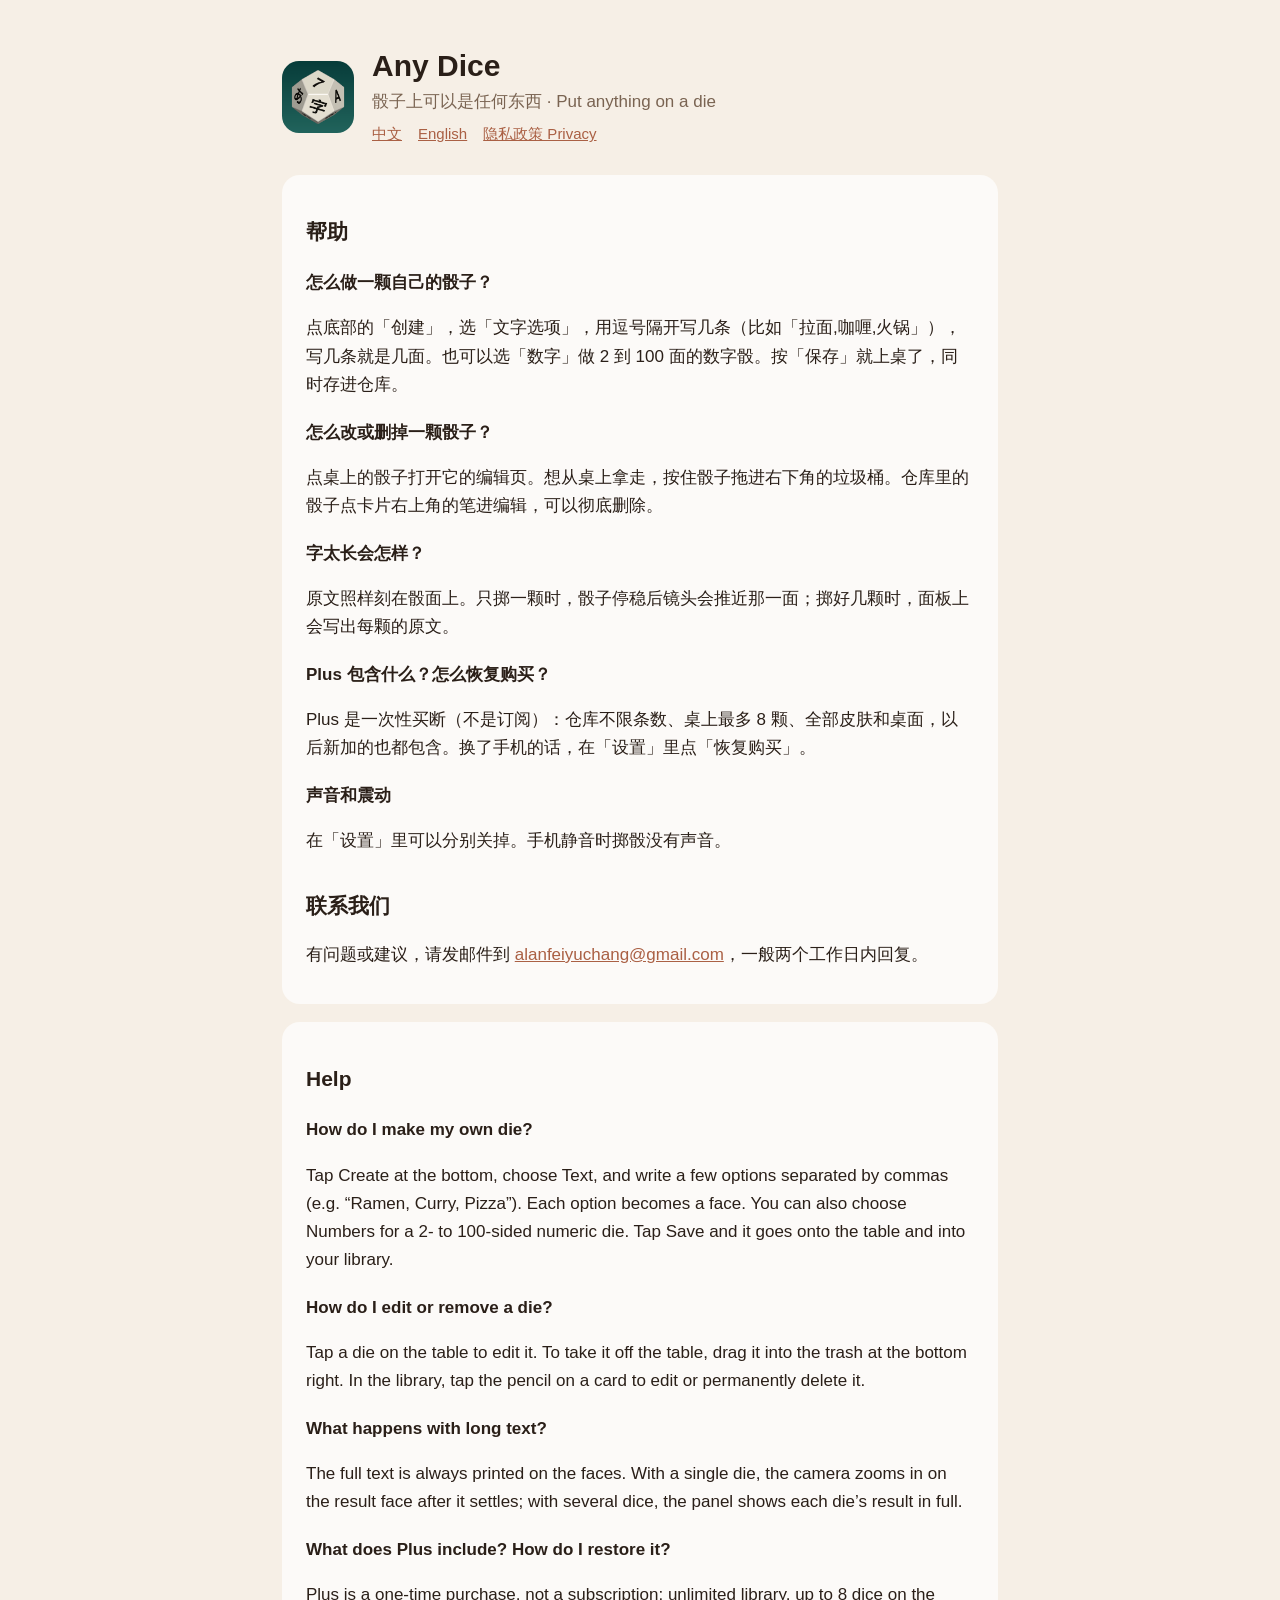
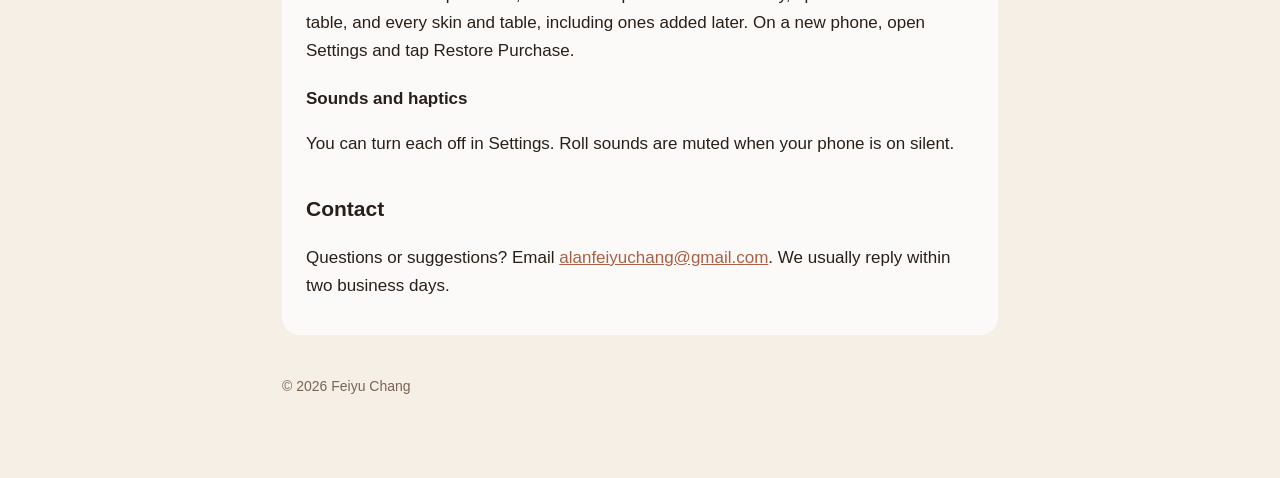
==== index.html @ 61b3be5f "Any Dice 支持页与隐私政策 Co-Authored-By: Claude Opus 5 (1M context) <noreply@anthropic.com>" ====
<!doctype html><html lang="zh-Hans"><head><meta charset="utf-8"><meta name="viewport" content="width=device-width,initial-scale=1">
<title>Any Dice 支持 · Support</title><link rel="stylesheet" href="style.css"></head><body><main>
<header><img src="icon.png" alt=""><div><h1>Any Dice</h1><p class="sub">骰子上可以是任何东西 · Put anything on a die</p>
<nav><a href="#zh">中文</a><a href="#en">English</a><a href="privacy.html">隐私政策 Privacy</a></nav></div></header>

<section id="zh"><h2>帮助</h2>
<h3>怎么做一颗自己的骰子？</h3><p>点底部的「创建」，选「文字选项」，用逗号隔开写几条（比如「拉面,咖喱,火锅」），写几条就是几面。也可以选「数字」做 2 到 100 面的数字骰。按「保存」就上桌了，同时存进仓库。</p>
<h3>怎么改或删掉一颗骰子？</h3><p>点桌上的骰子打开它的编辑页。想从桌上拿走，按住骰子拖进右下角的垃圾桶。仓库里的骰子点卡片右上角的笔进编辑，可以彻底删除。</p>
<h3>字太长会怎样？</h3><p>原文照样刻在骰面上。只掷一颗时，骰子停稳后镜头会推近那一面；掷好几颗时，面板上会写出每颗的原文。</p>
<h3>Plus 包含什么？怎么恢复购买？</h3><p>Plus 是一次性买断（不是订阅）：仓库不限条数、桌上最多 8 颗、全部皮肤和桌面，以后新加的也都包含。换了手机的话，在「设置」里点「恢复购买」。</p>
<h3>声音和震动</h3><p>在「设置」里可以分别关掉。手机静音时掷骰没有声音。</p>
<h2>联系我们</h2><p>有问题或建议，请发邮件到 <a href="mailto:alanfeiyuchang@gmail.com?subject=Any%20Dice">alanfeiyuchang@gmail.com</a>，一般两个工作日内回复。</p></section>

<section id="en"><h2>Help</h2>
<h3>How do I make my own die?</h3><p>Tap Create at the bottom, choose Text, and write a few options separated by commas (e.g. “Ramen, Curry, Pizza”). Each option becomes a face. You can also choose Numbers for a 2- to 100-sided numeric die. Tap Save and it goes onto the table and into your library.</p>
<h3>How do I edit or remove a die?</h3><p>Tap a die on the table to edit it. To take it off the table, drag it into the trash at the bottom right. In the library, tap the pencil on a card to edit or permanently delete it.</p>
<h3>What happens with long text?</h3><p>The full text is always printed on the faces. With a single die, the camera zooms in on the result face after it settles; with several dice, the panel shows each die’s result in full.</p>
<h3>What does Plus include? How do I restore it?</h3><p>Plus is a one-time purchase, not a subscription: unlimited library, up to 8 dice on the table, and every skin and table, including ones added later. On a new phone, open Settings and tap Restore Purchase.</p>
<h3>Sounds and haptics</h3><p>You can turn each off in Settings. Roll sounds are muted when your phone is on silent.</p>
<h2>Contact</h2><p>Questions or suggestions? Email <a href="mailto:alanfeiyuchang@gmail.com?subject=Any%20Dice">alanfeiyuchang@gmail.com</a>. We usually reply within two business days.</p></section>
<footer>© 2026 Feiyu Chang</footer></main></body></html>
---- style.css ----
:root{--bg:#F6EFE6;--card:#FFFFFFB8;--ink:#2A1F18;--sub:#7A6452;--accent:#AA6044}
@media (prefers-color-scheme:dark){:root{--bg:#1A1512;--card:#2A221DCC;--ink:#F3EBE2;--sub:#BFAE9F;--accent:#E89A78}}
*{box-sizing:border-box}body{margin:0;background:var(--bg);color:var(--ink);font:17px/1.65 -apple-system,"PingFang SC","Helvetica Neue",sans-serif}
main{max-width:760px;margin:0 auto;padding:48px 22px 80px}
header{display:flex;align-items:center;gap:18px;margin-bottom:28px}header img{width:72px;height:72px;border-radius:17px}
h1{font-size:30px;margin:0;line-height:1.2}h2{font-size:21px;margin:34px 0 8px}h3{font-size:17px;margin:20px 0 4px}
p,li{color:var(--ink)}.sub{color:var(--sub);margin:4px 0 0}a{color:var(--accent)}
section{background:var(--card);border-radius:18px;padding:6px 24px 18px;margin:18px 0}
nav{display:flex;gap:16px;font-size:15px;margin-top:6px}footer{color:var(--sub);font-size:14px;margin-top:40px}
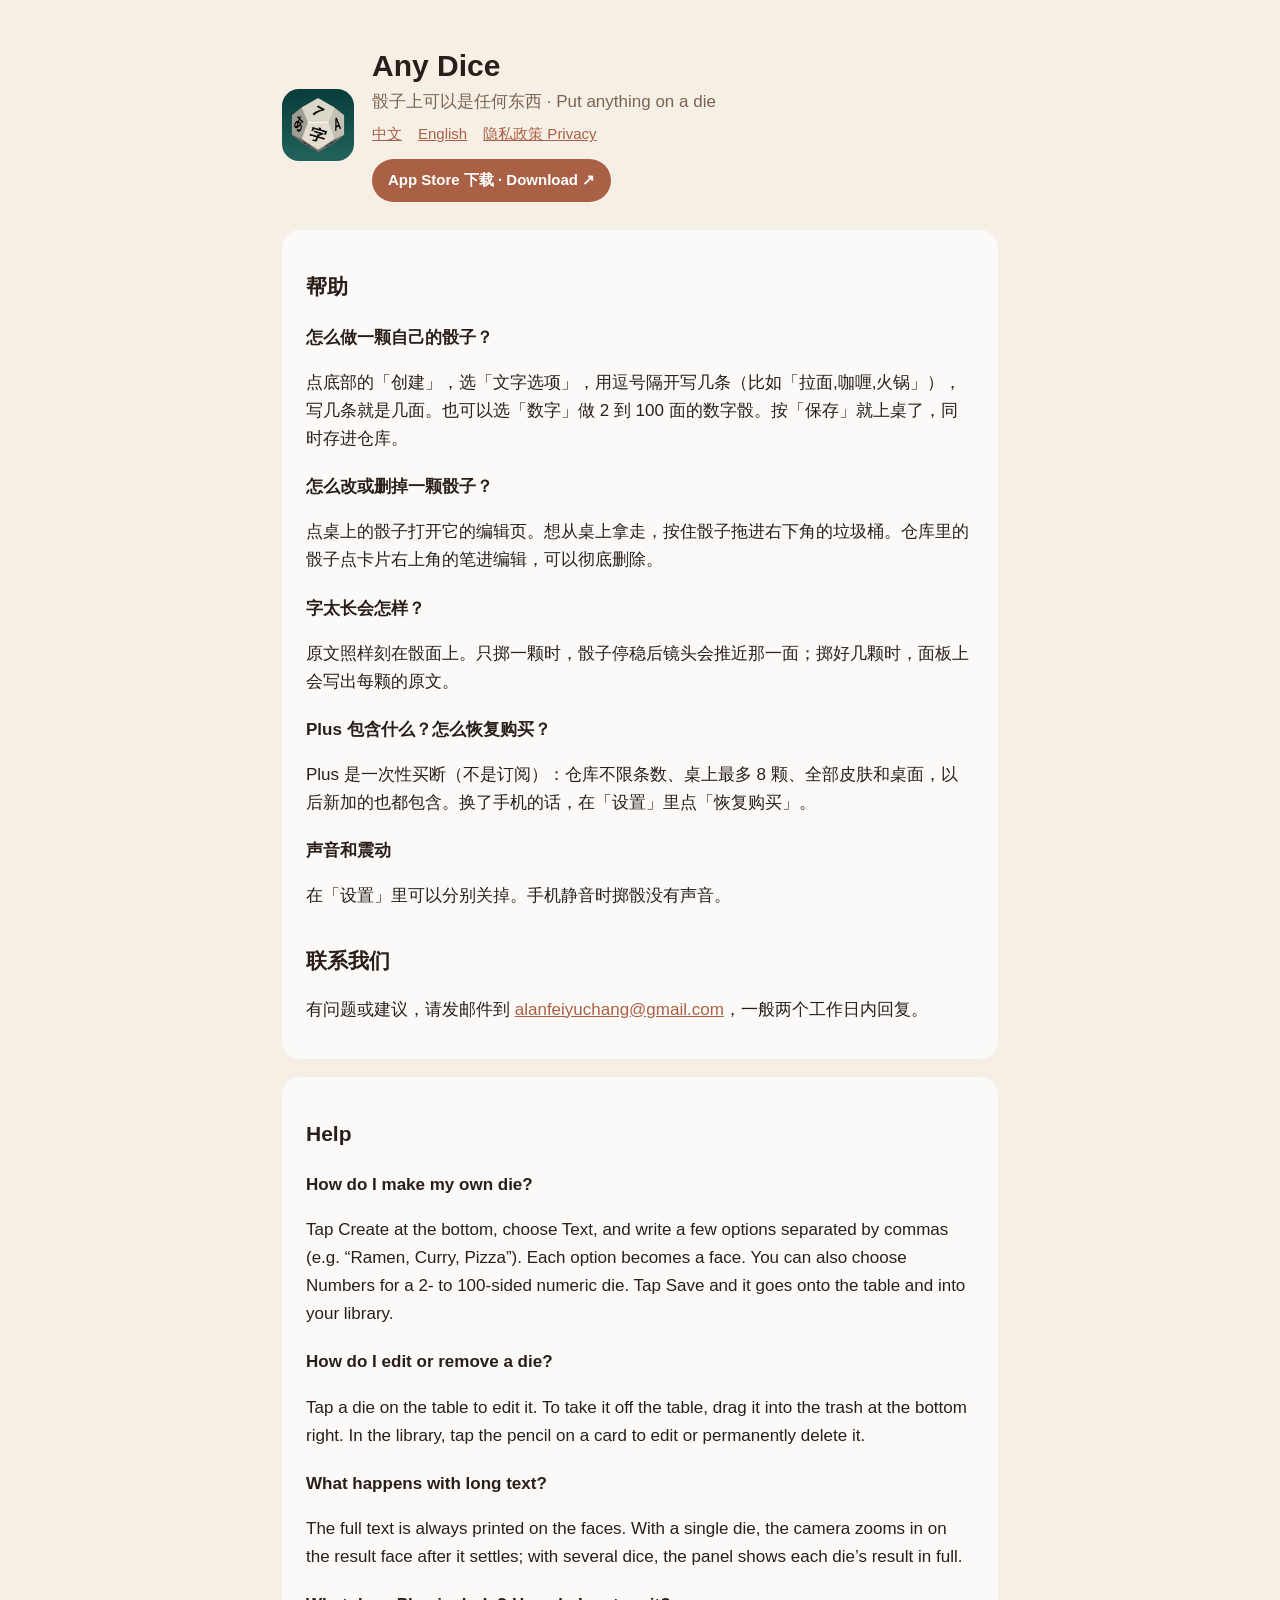
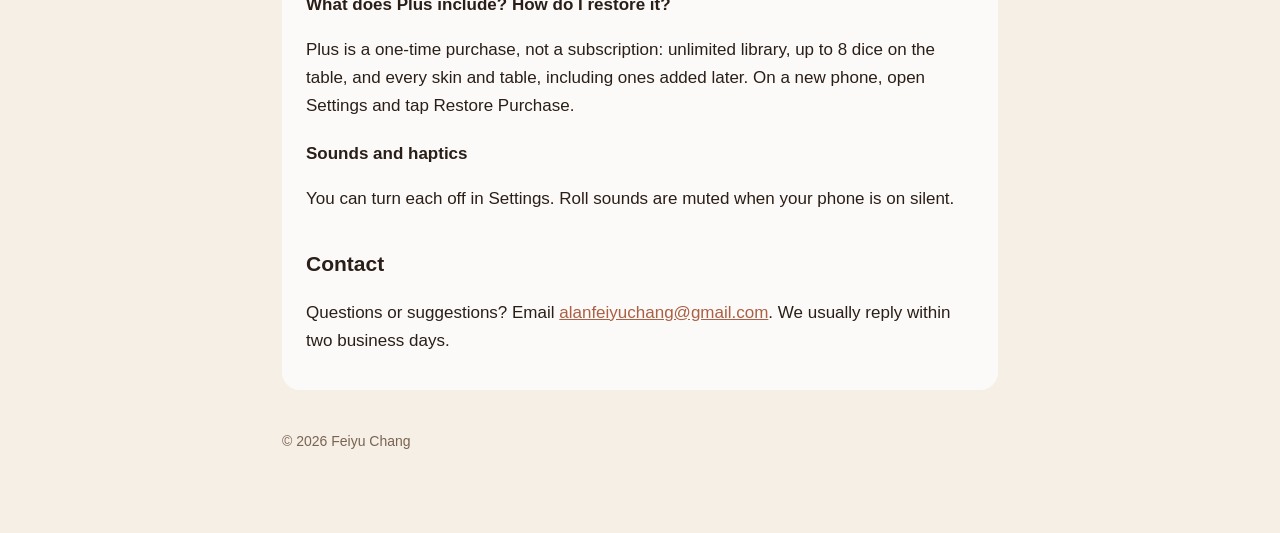
==== commit 71361766: "支持页和隐私页加上 App Store 链接 - 支持页顶部一颗「App Store 下载 · Download」按钮 - 隐私页导航里加一个 App Store 链接 - 两页都加 Smart Ap" ====
--- a/index.html
+++ b/index.html
@@ -1,7 +1,8 @@
-<!doctype html><html lang="zh-Hans"><head><meta charset="utf-8"><meta name="viewport" content="width=device-width,initial-scale=1">
+<!doctype html><html lang="zh-Hans"><head><meta charset="utf-8"><meta name="viewport" content="width=device-width,initial-scale=1"><meta name="apple-itunes-app" content="app-id=6810759010">
 <title>Any Dice 支持 · Support</title><link rel="stylesheet" href="style.css"></head><body><main>
 <header><img src="icon.png" alt=""><div><h1>Any Dice</h1><p class="sub">骰子上可以是任何东西 · Put anything on a die</p>
-<nav><a href="#zh">中文</a><a href="#en">English</a><a href="privacy.html">隐私政策 Privacy</a></nav></div></header>
+<nav><a href="#zh">中文</a><a href="#en">English</a><a href="privacy.html">隐私政策 Privacy</a></nav>
+<a class="store" href="https://apps.apple.com/us/app/any-dice-generator/id6810759010" target="_blank" rel="noopener">App Store 下载 · Download ↗</a></div></header>
 
 <section id="zh"><h2>帮助</h2>
 <h3>怎么做一颗自己的骰子？</h3><p>点底部的「创建」，选「文字选项」，用逗号隔开写几条（比如「拉面,咖喱,火锅」），写几条就是几面。也可以选「数字」做 2 到 100 面的数字骰。按「保存」就上桌了，同时存进仓库。</p>
--- a/style.css
+++ b/style.css
@@ -6,4 +6,6 @@
 h1{font-size:30px;margin:0;line-height:1.2}h2{font-size:21px;margin:34px 0 8px}h3{font-size:17px;margin:20px 0 4px}
 p,li{color:var(--ink)}.sub{color:var(--sub);margin:4px 0 0}a{color:var(--accent)}
 section{background:var(--card);border-radius:18px;padding:6px 24px 18px;margin:18px 0}
-nav{display:flex;gap:16px;font-size:15px;margin-top:6px}footer{color:var(--sub);font-size:14px;margin-top:40px}
+nav{display:flex;flex-wrap:wrap;gap:6px 16px;font-size:15px;margin-top:6px}footer{color:var(--sub);font-size:14px;margin-top:40px}
+.store{display:inline-block;margin-top:12px;padding:9px 16px;border-radius:999px;background:var(--accent);color:#fff;font-size:15px;font-weight:600;text-decoration:none;white-space:nowrap}
+@media (prefers-color-scheme:dark){.store{color:#1A1512}}
